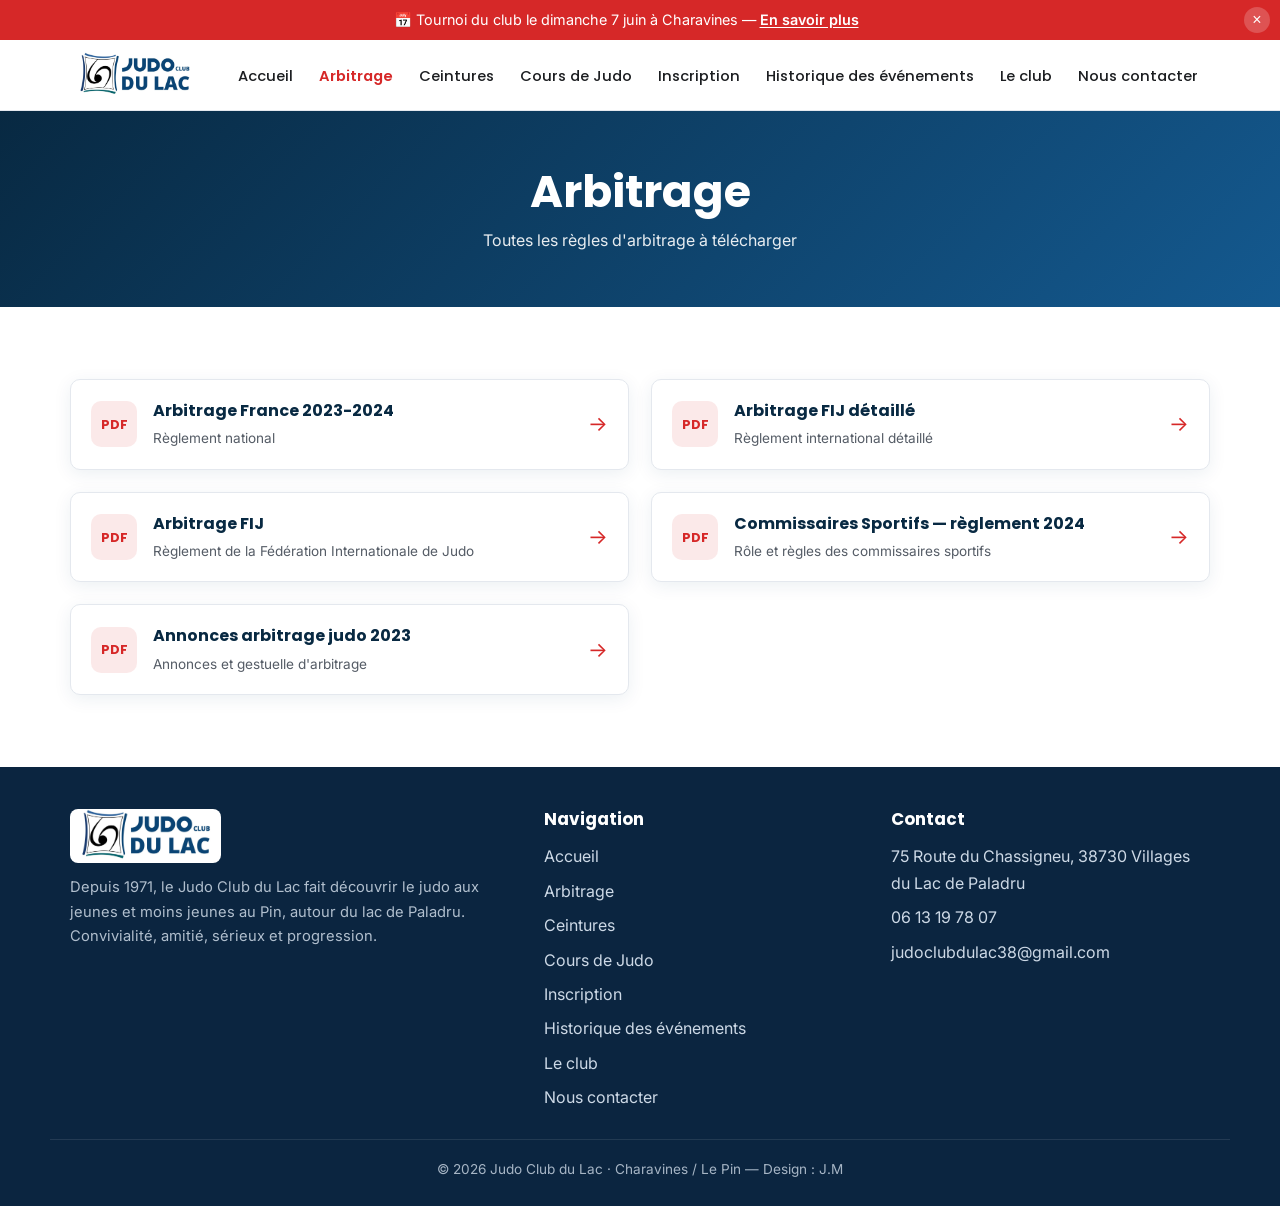
==== arbitrage.html @ fb9ebc16 "MAJ 2/06/2026" ====
<!DOCTYPE html>
<html lang="fr">
<head>
<!-- Google tag (gtag.js) -->
<script async src="https://www.googletagmanager.com/gtag/js?id=G-MTFCKCX9J2"></script>
<script>
  window.dataLayer = window.dataLayer || [];
  function gtag(){dataLayer.push(arguments);}
  gtag('js', new Date());
  gtag('config', 'G-MTFCKCX9J2');
</script>
<meta charset="utf-8">
<meta name="viewport" content="width=device-width, initial-scale=1">
<title>Arbitrage | Judo Club du Lac</title>
<meta name="description" content="Toutes les règles d&#x27;arbitrage du judo (FIJ, France, commissaires sportifs) à consulter et télécharger.">
<meta property="og:title" content="Arbitrage | Judo Club du Lac">
<meta property="og:description" content="Toutes les règles d&#x27;arbitrage du judo (FIJ, France, commissaires sportifs) à consulter et télécharger.">
<meta property="og:type" content="website">
<meta property="og:image" content="https://judoclubdulac.fr/assets/img/photos/club-og.jpeg">
<link rel="canonical" href="https://judoclubdulac.fr/arbitrage.html">
<link rel="icon" href="favicon.ico" sizes="any">
<link rel="icon" type="image/png" href="assets/img/logonoiresiterond.png">
<link rel="apple-touch-icon" href="assets/img/logonoiresiterond.png">
<link rel="preconnect" href="https://fonts.googleapis.com">
<link rel="preconnect" href="https://fonts.gstatic.com" crossorigin>
<link href="https://fonts.googleapis.com/css2?family=Inter:wght@400;500;600&family=Poppins:wght@500;600;700&display=swap" rel="stylesheet">
<link rel="stylesheet" href="assets/css/style.css">
</head>
<body>
<div class="announce">
  📅 Tournoi du club le dimanche 7 juin à Charavines — <a href="assets/docs/tournoi-2026.pdf" target="_blank" rel="noopener">En savoir plus</a>
  <button class="announce__close" aria-label="Fermer l'annonce">&times;</button>
</div>
<header class="site-header">
  <nav class="container nav" aria-label="Navigation principale">
    <a class="nav__logo" href="index.html">
      <img src="assets/img/logo-header.jpg" alt="Logo Judo Club du Lac">
      <span>Judo Club du Lac</span>
    </a>
    <button class="nav__toggle" aria-label="Ouvrir le menu" aria-expanded="false" aria-controls="menu">
      <span></span><span></span><span></span>
    </button>
    <ul class="nav__links" id="menu">
      <li><a href="index.html">Accueil</a></li><li><a href="arbitrage.html" class="active">Arbitrage</a></li><li><a href="ceintures.html">Ceintures</a></li><li><a href="cours-de-judo.html">Cours de Judo</a></li><li><a href="inscription.html">Inscription</a></li><li><a href="historique.html">Historique des événements</a></li><li><a href="le-club.html">Le club</a></li><li><a href="contact.html">Nous contacter</a></li>
    </ul>
  </nav>
  <div class="nav__backdrop"></div>
</header>
<main>
<section class="page-head"><div class="container reveal"><h1>Arbitrage</h1><p>Toutes les règles d'arbitrage à télécharger</p></div></section>
<section class="section"><div class="container">
  <div class="grid grid--2"><a class="doc-card" href="assets/docs/arbitrage-france-2023-2024.pdf" target="_blank" rel="noopener">
      <span class="doc-card__icon">PDF</span>
      <span class="doc-card__txt"><strong>Arbitrage France 2023-2024</strong><span>Règlement national</span></span>
      <span class="doc-card__arrow">→</span>
    </a><a class="doc-card" href="assets/docs/arbitrage-fij-detaille.pdf" target="_blank" rel="noopener">
      <span class="doc-card__icon">PDF</span>
      <span class="doc-card__txt"><strong>Arbitrage FIJ détaillé</strong><span>Règlement international détaillé</span></span>
      <span class="doc-card__arrow">→</span>
    </a><a class="doc-card" href="assets/docs/arbitrage-fij.pdf" target="_blank" rel="noopener">
      <span class="doc-card__icon">PDF</span>
      <span class="doc-card__txt"><strong>Arbitrage FIJ</strong><span>Règlement de la Fédération Internationale de Judo</span></span>
      <span class="doc-card__arrow">→</span>
    </a><a class="doc-card" href="assets/docs/commissaires-sportifs-reglement-2024.pdf" target="_blank" rel="noopener">
      <span class="doc-card__icon">PDF</span>
      <span class="doc-card__txt"><strong>Commissaires Sportifs — règlement 2024</strong><span>Rôle et règles des commissaires sportifs</span></span>
      <span class="doc-card__arrow">→</span>
    </a><a class="doc-card" href="assets/docs/annonces-arbitrage-judo-2023.pdf" target="_blank" rel="noopener">
      <span class="doc-card__icon">PDF</span>
      <span class="doc-card__txt"><strong>Annonces arbitrage judo 2023</strong><span>Annonces et gestuelle d'arbitrage</span></span>
      <span class="doc-card__arrow">→</span>
    </a></div>
</div></section></main>
<footer class="site-footer">
  <div class="container footer-grid">
    <div class="footer-brand">
      <img src="assets/img/logo-header.jpg" alt="Judo Club du Lac">
      <p>Depuis 1971, le Judo Club du Lac fait découvrir le judo aux jeunes et moins jeunes au Pin, autour du lac de Paladru. Convivialité, amitié, sérieux et progression.</p>
    </div>
    <div>
      <h4>Navigation</h4>
      <div class="footer-links"><a href="index.html">Accueil</a><a href="arbitrage.html">Arbitrage</a><a href="ceintures.html">Ceintures</a><a href="cours-de-judo.html">Cours de Judo</a><a href="inscription.html">Inscription</a><a href="historique.html">Historique des événements</a><a href="le-club.html">Le club</a><a href="contact.html">Nous contacter</a></div>
    </div>
    <div>
      <h4>Contact</h4>
      <div class="footer-links">
        <a href="https://maps.google.com/?cid=11356528706265056698" target="_blank" rel="noopener">75 Route du Chassigneu, 38730 Villages du Lac de Paladru</a>
        <a href="tel:0613197807">06 13 19 78 07</a>
        <a href="mailto:judoclubdulac38@gmail.com">judoclubdulac38@gmail.com</a>
      </div>
    </div>
  </div>
  <div class="container footer-bottom">
    © <span data-year>2026</span> Judo Club du Lac · Charavines / Le Pin — Design : J.M
  </div>
</footer>
<script src="assets/js/main.js"></script>
</body>
</html>
---- assets/css/style.css ----
/* =====================================================================
   Judo Club du Lac — Feuille de style principale
   Design mobile-first (≈80% du trafic est mobile)
   ===================================================================== */

/* ---------- Variables de thème ---------- */
:root {
  --primary:        #0d3b66;   /* bleu lac, couleur principale */
  --primary-dark:   #082942;
  --primary-light:  #14598f;
  --accent:         #d62828;   /* rouge judo, accent / appels à l'action */
  --accent-dark:    #a81f1f;

  --bg:             #ffffff;
  --bg-alt:         #f4f6f9;
  --bg-dark:        #0b2540;
  --text:           #1c1e21;
  --text-soft:      #555c66;
  --border:         #e4e8ee;

  --radius:         16px;
  --radius-sm:      10px;
  --shadow:         0 4px 18px rgba(13, 59, 102, .08);
  --shadow-lg:      0 16px 44px rgba(13, 59, 102, .18);

  --container:      1180px;
  --header-h:       70px;
  --ease:           cubic-bezier(.22, .61, .36, 1);

  --font-head: "Poppins", "Segoe UI", system-ui, sans-serif;
  --font-body: "Inter", "Segoe UI", system-ui, -apple-system, sans-serif;
}

/* ---------- Reset ---------- */
*, *::before, *::after { box-sizing: border-box; margin: 0; padding: 0; }

html { scroll-behavior: smooth; -webkit-text-size-adjust: 100%; }

body {
  font-family: var(--font-body);
  color: var(--text);
  background: var(--bg);
  line-height: 1.65;
  font-size: 16px;
  overflow-x: hidden;
}

img { max-width: 100%; display: block; height: auto; }
a { color: inherit; text-decoration: none; }
ul { list-style: none; }

h1, h2, h3, h4 { font-family: var(--font-head); line-height: 1.2; font-weight: 700; color: var(--primary-dark); }

.container { width: 100%; max-width: var(--container); margin-inline: auto; padding-inline: 20px; }

/* ---------- Utilitaires ---------- */
.section { padding: 56px 0; }
.section--alt { background: var(--bg-alt); }
.section--dark { background: var(--bg-dark); color: #eaf1f8; }
.section--dark h1, .section--dark h2, .section--dark h3 { color: #fff; }

.section-title {
  font-size: clamp(1.6rem, 5vw, 2.4rem);
  text-align: center;
  margin-bottom: 8px;
}
.section-title::after {
  content: "";
  display: block;
  width: 64px; height: 4px;
  margin: 14px auto 0;
  background: var(--accent);
  border-radius: 4px;
}
.section-intro { text-align: center; color: var(--text-soft); max-width: 720px; margin: 0 auto 38px; }

.btn {
  display: inline-flex; align-items: center; gap: 8px;
  font-family: var(--font-head); font-weight: 600; font-size: .98rem;
  padding: 13px 26px; border-radius: 999px; border: 0; cursor: pointer;
  background: var(--accent); color: #fff;
  transition: transform .2s var(--ease), box-shadow .2s var(--ease), background .2s;
  box-shadow: 0 6px 18px rgba(214, 40, 40, .28);
}
.btn:hover { background: var(--accent-dark); transform: translateY(-2px); box-shadow: 0 10px 24px rgba(214,40,40,.34); }
.btn--ghost { background: transparent; color: #fff; border: 2px solid rgba(255,255,255,.7); box-shadow: none; }
.btn--ghost:hover { background: rgba(255,255,255,.14); border-color: #fff; transform: translateY(-2px); }
.btn--primary { background: var(--primary); box-shadow: 0 6px 18px rgba(13,59,102,.28); }
.btn--primary:hover { background: var(--primary-dark); box-shadow: 0 10px 24px rgba(13,59,102,.34); }

/* ===================================================================
   En-tête : bannière annonce + barre de navigation
   =================================================================== */
.announce {
  background: var(--accent); color: #fff;
  font-size: .9rem; text-align: center;
  padding: 8px 44px 8px 16px; position: relative;
}
.announce a { font-weight: 600; text-decoration: underline; text-underline-offset: 2px; }
.announce__close {
  position: absolute; right: 10px; top: 50%; transform: translateY(-50%);
  background: rgba(255,255,255,.2); border: 0; color: #fff;
  width: 26px; height: 26px; border-radius: 50%; cursor: pointer; font-size: 1rem; line-height: 1;
}
.announce__close:hover { background: rgba(255,255,255,.35); }

.site-header {
  position: sticky; top: 0; z-index: 100;
  background: rgba(255,255,255,.96);
  backdrop-filter: blur(10px);
  border-bottom: 1px solid var(--border);
  transition: box-shadow .25s;
}
.site-header.scrolled { box-shadow: var(--shadow); }
.nav {
  display: flex; align-items: center; justify-content: space-between;
  height: var(--header-h); gap: 16px;
}
.nav__logo { display: flex; align-items: center; gap: 12px; font-family: var(--font-head); font-weight: 700; color: var(--primary-dark); }
.nav__logo img { height: 46px; width: auto; border-radius: 6px; }
.nav__logo span { display: none; } /* le logo allongé contient déjà le nom du club */

.nav__links { display: flex; align-items: center; gap: 2px; }
.nav__links a {
  font-family: var(--font-head); font-weight: 500; font-size: .92rem;
  padding: 9px 12px; border-radius: 8px; color: var(--text);
  transition: color .2s, background .2s; white-space: nowrap;
}
.nav__links a:hover { color: var(--accent); background: var(--bg-alt); }
.nav__links a.active { color: var(--accent); font-weight: 600; }

.nav__toggle {
  display: none; flex-direction: column; gap: 5px;
  background: none; border: 0; cursor: pointer; padding: 8px;
}
.nav__toggle span { width: 26px; height: 3px; background: var(--primary-dark); border-radius: 3px; transition: transform .3s var(--ease), opacity .3s; }
body.menu-open .nav__toggle span:nth-child(1) { transform: translateY(8px) rotate(45deg); }
body.menu-open .nav__toggle span:nth-child(2) { opacity: 0; }
body.menu-open .nav__toggle span:nth-child(3) { transform: translateY(-8px) rotate(-45deg); }

.nav__backdrop { display: none; }

/* ===================================================================
   Hero (accueil)
   =================================================================== */
.hero {
  position: relative; color: #fff; text-align: center;
  padding: 46px 0 54px;
  background: radial-gradient(circle at 50% -10%, #1a6aa8 0%, #0d3b66 48%, #082942 100%);
  overflow: hidden;
}
.hero::before {
  content: ""; position: absolute; inset: 0; pointer-events: none;
  background:
    radial-gradient(circle at 85% 18%, rgba(255,255,255,.06) 0 22%, transparent 23%),
    radial-gradient(circle at 12% 88%, rgba(255,255,255,.05) 0 16%, transparent 17%);
}
.hero > .container { position: relative; }
.hero__logo {
  width: clamp(130px, 30vw, 205px); height: auto; margin: 0 auto 16px;
  filter: drop-shadow(0 12px 28px rgba(0,0,0,.4));
  animation: floatLogo 6s var(--ease) infinite;
}
@keyframes floatLogo { 0%,100% { transform: translateY(0) } 50% { transform: translateY(-8px) } }
.hero h1 { color: #fff; font-size: clamp(1.7rem, 5.5vw, 2.9rem); margin-bottom: 6px; }
.hero__sub { font-family: var(--font-head); font-weight: 500; letter-spacing: .04em; text-transform: uppercase; font-size: .86rem; opacity: .85; margin-bottom: 16px; }
.hero__quote { font-style: italic; max-width: 600px; margin: 0 auto 22px; font-size: 1.02rem; opacity: .95; }
.hero__quote cite { display: block; margin-top: 8px; font-style: normal; font-weight: 600; color: #ffd0d0; }
.hero__cta { display: flex; gap: 12px; justify-content: center; flex-wrap: wrap; }
@media (prefers-reduced-motion: reduce) { .hero__logo { animation: none; } }

/* Ordinateur : hero compact en disposition horizontale (logo à gauche, texte à droite).
   La version mobile (logo centré au-dessus du texte) reste inchangée. */
@media (min-width: 820px) {
  .hero { padding: 40px 0; text-align: left; }
  .hero__inner { display: flex; align-items: center; gap: 48px; }
  .hero__logo { margin: 0; width: clamp(150px, 17vw, 195px); flex: 0 0 auto; }
  .hero__text { flex: 1; }
  .hero__sub { margin-bottom: 14px; }
  .hero__quote { margin: 0 0 20px; max-width: 640px; }
  .hero__cta { justify-content: flex-start; }
}

/* ---------- Tuiles d'accès rapide (accueil) ---------- */
.tiles { display: grid; grid-template-columns: repeat(auto-fit, minmax(150px, 1fr)); gap: 14px; }
.tile {
  display: flex; flex-direction: column; align-items: center; text-align: center; gap: 8px;
  padding: 20px 14px; border-radius: var(--radius); background: var(--bg);
  border: 1px solid var(--border); box-shadow: var(--shadow);
  font-family: var(--font-head); font-weight: 600; color: var(--primary-dark);
  transition: transform .2s var(--ease), box-shadow .2s var(--ease), border-color .2s, color .2s;
}
.tile:hover { transform: translateY(-4px); box-shadow: var(--shadow-lg); border-color: var(--accent); color: var(--accent); }
.tile__ic { font-size: 1.7rem; line-height: 1; }
.tile span { font-size: .96rem; }
/* .tiles s'adapte automatiquement (auto-fit) : 2 colonnes sur mobile, jusqu'à 5 en ligne sur grand écran */

/* ===================================================================
   Cartes génériques
   =================================================================== */
.grid { display: grid; gap: 22px; }
.grid--2 { grid-template-columns: 1fr; }
.grid--3 { grid-template-columns: 1fr; }
.grid--4 { grid-template-columns: 1fr 1fr; }

.card {
  background: var(--bg); border: 1px solid var(--border); border-radius: var(--radius);
  overflow: hidden; box-shadow: var(--shadow);
  transition: transform .25s var(--ease), box-shadow .25s var(--ease);
  display: flex; flex-direction: column;
}
.card:hover { transform: translateY(-5px); box-shadow: var(--shadow-lg); }
.card__media { aspect-ratio: 4 / 3; overflow: hidden; background: var(--bg-alt); }
.card__media img { width: 100%; height: 100%; object-fit: cover; transition: transform .5s var(--ease); }
.card:hover .card__media img { transform: scale(1.06); }
.card__body { padding: 20px 22px; flex: 1; display: flex; flex-direction: column; gap: 8px; }
.card__date { font-family: var(--font-head); font-weight: 600; font-size: .82rem; color: var(--accent); text-transform: uppercase; letter-spacing: .04em; }
.card__body h3 { font-size: 1.12rem; }
.card__body p { color: var(--text-soft); font-size: .96rem; }
.card__link { margin-top: auto; padding-top: 10px; color: var(--accent); font-family: var(--font-head); font-weight: 600; font-size: .9rem; }
a.card { color: inherit; }
a.card:hover .card__link { text-decoration: underline; }

/* ---------- Cartes de documents (PDF) ---------- */
.doc-card {
  display: flex; align-items: center; gap: 16px;
  background: var(--bg); border: 1px solid var(--border); border-radius: var(--radius-sm);
  padding: 18px 20px; box-shadow: var(--shadow);
  transition: transform .2s var(--ease), box-shadow .2s var(--ease), border-color .2s;
}
.doc-card:hover { transform: translateY(-3px); box-shadow: var(--shadow-lg); border-color: var(--accent); }
.doc-card__icon {
  flex: 0 0 46px; height: 46px; border-radius: 10px;
  background: rgba(214,40,40,.1); color: var(--accent);
  display: grid; place-items: center; font-weight: 700; font-family: var(--font-head); font-size: .8rem;
}
.doc-card__txt { flex: 1; }
.doc-card__txt strong { display: block; font-family: var(--font-head); color: var(--primary-dark); }
.doc-card__txt span { font-size: .85rem; color: var(--text-soft); }
.doc-card__arrow { color: var(--accent); font-size: 1.3rem; }

/* ===================================================================
   Cours — créneaux
   =================================================================== */
.course-card { border-top: 4px solid var(--primary); }
.course-card .card__body { gap: 12px; }
.course-card h3 { color: var(--accent); }
.course-line { display: flex; flex-direction: column; gap: 2px; padding: 8px 0; border-bottom: 1px dashed var(--border); }
.course-line:last-of-type { border-bottom: 0; }
.course-line b { color: var(--primary-dark); font-family: var(--font-head); }
.course-line span { color: var(--text-soft); font-size: .92rem; }

/* ===================================================================
   Ceintures
   =================================================================== */
.belts { display: grid; grid-template-columns: 1fr 1fr; gap: 14px; }
.belt {
  display: flex; align-items: center; gap: 14px;
  background: var(--bg); border: 1px solid var(--border); border-radius: var(--radius-sm);
  padding: 14px 18px; box-shadow: var(--shadow); font-family: var(--font-head); font-weight: 600;
  transition: transform .2s var(--ease), box-shadow .2s var(--ease);
}
.belt:hover { transform: translateY(-3px); box-shadow: var(--shadow-lg); }
.belt__swatch { flex: 0 0 54px; height: 22px; border-radius: 4px; border: 1px solid rgba(0,0,0,.15); box-shadow: inset 0 0 0 1px rgba(255,255,255,.4); }
.belt__arrow { margin-left: auto; color: var(--accent); }
.belt--noire { border: 2px solid var(--accent); font-weight: 700; }
.belt--noire:hover { box-shadow: 0 12px 30px rgba(214,40,40,.28); }

/* ===================================================================
   Code moral
   =================================================================== */
.moral { display: grid; grid-template-columns: 1fr; gap: 16px; }
.moral__item {
  background: var(--bg); border-radius: var(--radius); padding: 22px 24px;
  border-left: 5px solid var(--accent); box-shadow: var(--shadow);
  transition: transform .2s var(--ease);
}
.moral__item:hover { transform: translateX(4px); }
.moral__item h4 { color: var(--accent); font-size: 1.18rem; margin-bottom: 4px; }
.moral__item p { color: var(--text-soft); }

/* ===================================================================
   Historique — galerie
   =================================================================== */
.season { margin-bottom: 46px; }
.season__title {
  display: flex; align-items: center; gap: 16px; justify-content: center;
  font-size: clamp(1.4rem, 5vw, 2rem); color: var(--primary); margin-bottom: 26px;
}
.season__title::before, .season__title::after { content: ""; flex: 1; height: 2px; background: linear-gradient(to right, transparent, var(--border)); max-width: 120px; }
.season__title::before { background: linear-gradient(to left, transparent, var(--border)); }

.gallery { display: grid; grid-template-columns: 1fr 1fr; gap: 16px; }
.event {
  position: relative; border-radius: var(--radius); overflow: hidden;
  cursor: pointer; box-shadow: var(--shadow); background: #222;
  aspect-ratio: 1 / 1;
  transition: transform .25s var(--ease), box-shadow .25s var(--ease);
}
.event:hover { transform: translateY(-4px); box-shadow: var(--shadow-lg); }
.event img { width: 100%; height: 100%; object-fit: cover; transition: transform .5s var(--ease); }
.event:hover img { transform: scale(1.07); }
.event__overlay {
  position: absolute; inset: 0; display: flex; flex-direction: column; justify-content: flex-end;
  padding: 14px; color: #fff;
  background: linear-gradient(to top, rgba(0,0,0,.82) 0%, rgba(0,0,0,.25) 45%, transparent 70%);
}
.event__date { font-family: var(--font-head); font-weight: 600; font-size: .9rem; }
.event__teaser { font-size: .8rem; opacity: .9; display: -webkit-box; -webkit-line-clamp: 2; -webkit-box-orient: vertical; overflow: hidden; }
.event__plus { position: absolute; top: 10px; right: 10px; width: 30px; height: 30px; border-radius: 50%; background: rgba(255,255,255,.92); color: var(--accent); display: grid; place-items: center; font-size: 1.1rem; font-weight: 700; opacity: 0; transform: scale(.6); transition: .25s var(--ease); }
.event:hover .event__plus { opacity: 1; transform: scale(1); }

/* ---------- Lightbox ---------- */
.lightbox { position: fixed; inset: 0; z-index: 200; display: none; align-items: center; justify-content: center; padding: 20px; background: rgba(6,18,32,.88); backdrop-filter: blur(4px); }
.lightbox.open { display: flex; animation: fade .25s var(--ease); }
.lightbox__inner { background: var(--bg); border-radius: var(--radius); max-width: 560px; width: 100%; max-height: 90vh; overflow: auto; box-shadow: var(--shadow-lg); }
.lightbox__inner img { width: 100%; max-height: 56vh; object-fit: contain; background: #0b2540; }
.lightbox__txt { padding: 22px 24px 26px; }
.lightbox__txt .card__date { font-size: .9rem; }
.lightbox__txt h3 { margin: 4px 0 10px; color: var(--primary-dark); }
.lightbox__txt p { color: var(--text-soft); }
.lightbox__close { position: fixed; top: 18px; right: 20px; width: 44px; height: 44px; border-radius: 50%; background: #fff; border: 0; font-size: 1.5rem; cursor: pointer; box-shadow: var(--shadow); color: var(--primary-dark); }
@keyframes fade { from { opacity: 0 } to { opacity: 1 } }

/* ===================================================================
   Le club / contenu riche
   =================================================================== */
.prose { max-width: 760px; margin-inline: auto; }
.prose p { margin-bottom: 16px; color: var(--text-soft); font-size: 1.04rem; }
.feature-img { border-radius: var(--radius); overflow: hidden; box-shadow: var(--shadow); margin: 26px auto; }
.figure-caption { text-align: center; font-family: var(--font-head); font-weight: 600; color: var(--primary); margin-top: 10px; }
.figure-caption--small { text-align: left; font-size: .8rem; font-weight: 600; text-transform: uppercase; letter-spacing: .05em; color: var(--text-soft); margin-top: 8px; }
/* Le club : mise en page deux colonnes */
.club-split { display: grid; grid-template-columns: 1fr; gap: 26px; align-items: center; }
@media (min-width: 820px) { .club-split { grid-template-columns: 1.05fr .95fr; gap: 40px; } .club-split--rev > .feature-img { order: 2; } }
.club-split .feature-img { margin: 0; }
.club-figure { max-width: 520px; }

/* ---------- Le club : présentation des chiffres ---------- */
.stats { display: grid; grid-template-columns: repeat(auto-fit, minmax(150px, 1fr)); gap: 16px; }
.stat {
  background: var(--bg); border: 1px solid var(--border); border-top: 4px solid var(--accent);
  border-radius: var(--radius); padding: 22px 16px; text-align: center; box-shadow: var(--shadow);
  transition: transform .2s var(--ease), box-shadow .2s var(--ease);
}
.stat:hover { transform: translateY(-4px); box-shadow: var(--shadow-lg); }
.stat__num { display: block; font-family: var(--font-head); font-weight: 700; font-size: clamp(1.7rem, 5vw, 2.5rem); color: var(--primary); line-height: 1; }
.stat__num small { font-size: .45em; font-weight: 600; }
.stat__label { display: block; margin-top: 8px; color: var(--text-soft); font-size: .9rem; line-height: 1.35; }

.hf { max-width: 640px; margin: 26px auto 0; }
.hf__bar { display: flex; height: 42px; border-radius: 999px; overflow: hidden; box-shadow: var(--shadow); font-family: var(--font-head); font-weight: 700; color: #fff; }
.hf__bar span { display: grid; place-items: center; }
.hf__legend { display: flex; justify-content: center; gap: 24px; margin-top: 12px; color: var(--text-soft); font-size: .92rem; }
.hf__legend i { display: inline-block; width: 12px; height: 12px; border-radius: 3px; margin-right: 6px; vertical-align: middle; }

.club-highlight { text-align: center; font-family: var(--font-head); font-weight: 600; color: #fff; background: linear-gradient(135deg, var(--primary), var(--primary-light)); border-radius: var(--radius); padding: 18px 22px; box-shadow: var(--shadow); }

.honor { background: var(--bg); border: 1px solid var(--border); border-left: 5px solid var(--primary); border-radius: var(--radius); padding: 22px 24px; box-shadow: var(--shadow); }
.honor h3 { color: var(--primary-dark); font-size: 1.2rem; }
.honor__role { display: block; color: var(--accent); font-family: var(--font-head); font-weight: 600; font-size: .88rem; margin: 2px 0 12px; }
.honor ul { list-style: none; display: flex; flex-direction: column; gap: 7px; }
.honor li { position: relative; padding-left: 18px; color: var(--text-soft); }
.honor li::before { content: "›"; position: absolute; left: 3px; color: var(--accent); font-weight: 700; }

/* ===================================================================
   Contact
   =================================================================== */
.contact-grid { display: grid; grid-template-columns: 1fr; gap: 24px; }
.contact-list { display: flex; flex-direction: column; gap: 14px; }
.contact-item { display: flex; align-items: flex-start; gap: 14px; background: var(--bg); border: 1px solid var(--border); border-radius: var(--radius-sm); padding: 16px 18px; box-shadow: var(--shadow); transition: border-color .2s, transform .2s var(--ease); }
.contact-item:hover { border-color: var(--accent); transform: translateY(-2px); }
.contact-item__icon { flex: 0 0 42px; height: 42px; border-radius: 10px; background: rgba(13,59,102,.08); color: var(--primary); display: grid; place-items: center; }
.contact-item strong { display: block; font-family: var(--font-head); color: var(--primary-dark); }
.contact-item a, .contact-item span { color: var(--text-soft); }
.contact-item a:hover { color: var(--accent); }
.map-embed { border-radius: var(--radius); overflow: hidden; box-shadow: var(--shadow); border: 1px solid var(--border); }
.map-embed iframe { display: block; width: 100%; height: 320px; border: 0; }

/* ===================================================================
   Pied de page
   =================================================================== */
.site-footer { background: var(--bg-dark); color: #cdd9e6; padding: 42px 0 26px; }
.footer-grid { display: grid; grid-template-columns: 1fr; gap: 28px; margin-bottom: 28px; }
.site-footer h4 { color: #fff; margin-bottom: 14px; font-size: 1.05rem; }
.site-footer a { color: #cdd9e6; transition: color .2s; }
.site-footer a:hover { color: #fff; }
.footer-links { display: flex; flex-direction: column; gap: 8px; }
.footer-brand img { height: 54px; border-radius: 8px; margin-bottom: 12px; }
.footer-brand p { font-size: .92rem; opacity: .85; }
.footer-bottom { border-top: 1px solid rgba(255,255,255,.12); padding-top: 18px; text-align: center; font-size: .85rem; opacity: .8; }

/* ===================================================================
   Animations au scroll
   =================================================================== */
.reveal { opacity: 0; transform: translateY(26px); transition: opacity .6s var(--ease), transform .6s var(--ease); }
.reveal.in { opacity: 1; transform: none; }
@media (prefers-reduced-motion: reduce) {
  .reveal { opacity: 1; transform: none; transition: none; }
  html { scroll-behavior: auto; }
}

/* ===================================================================
   Page header (sous-pages)
   =================================================================== */
.page-head { background: linear-gradient(135deg, var(--primary-dark), var(--primary-light)); color: #fff; text-align: center; padding: 54px 0; }
.page-head h1 { color: #fff; font-size: clamp(1.8rem, 6vw, 2.8rem); }
.page-head p { opacity: .9; margin-top: 8px; max-width: 640px; margin-inline: auto; }

/* ===================================================================
   RESPONSIVE — tablettes & ordinateurs
   =================================================================== */
@media (min-width: 620px) {
  .grid--2 { grid-template-columns: 1fr 1fr; }
  .gallery { grid-template-columns: repeat(3, 1fr); }
  .contact-grid { grid-template-columns: 1fr 1fr; }
}
@media (min-width: 760px) {
  .moral { grid-template-columns: 1fr 1fr; }
  .belts { grid-template-columns: repeat(3, 1fr); }
}
@media (min-width: 900px) {
  .section { padding: 72px 0; }
  .grid--3 { grid-template-columns: repeat(3, 1fr); }
  .grid--4 { grid-template-columns: repeat(4, 1fr); }
  .gallery { grid-template-columns: repeat(4, 1fr); }
  .footer-grid { grid-template-columns: 1.4fr 1fr 1fr; }
  .lightbox__inner { max-width: 620px; }
}

/* ---------- Menu mobile (burger) : sous 980px ---------- */
@media (max-width: 980px) {
  .nav__toggle { display: flex; }
  .nav__links {
    position: fixed; top: 0; right: 0; height: 100dvh; width: min(82vw, 330px);
    background: #fff; flex-direction: column; align-items: stretch; gap: 4px;
    padding: calc(var(--header-h) + 16px) 22px 22px;
    box-shadow: -10px 0 40px rgba(0,0,0,.18);
    transform: translateX(100%); transition: transform .32s var(--ease);
    overflow-y: auto; z-index: 110;
  }
  body.menu-open .nav__links { transform: translateX(0); }
  .nav__links a { font-size: 1.05rem; padding: 14px 16px; border-radius: 10px; }
  .nav__links a.active { background: var(--bg-alt); }
  .nav__backdrop { display: block; position: fixed; inset: 0; background: rgba(6,18,32,.5); opacity: 0; visibility: hidden; transition: .3s; z-index: 105; }
  body.menu-open .nav__backdrop { opacity: 1; visibility: visible; }
  body.menu-open { overflow: hidden; }
}
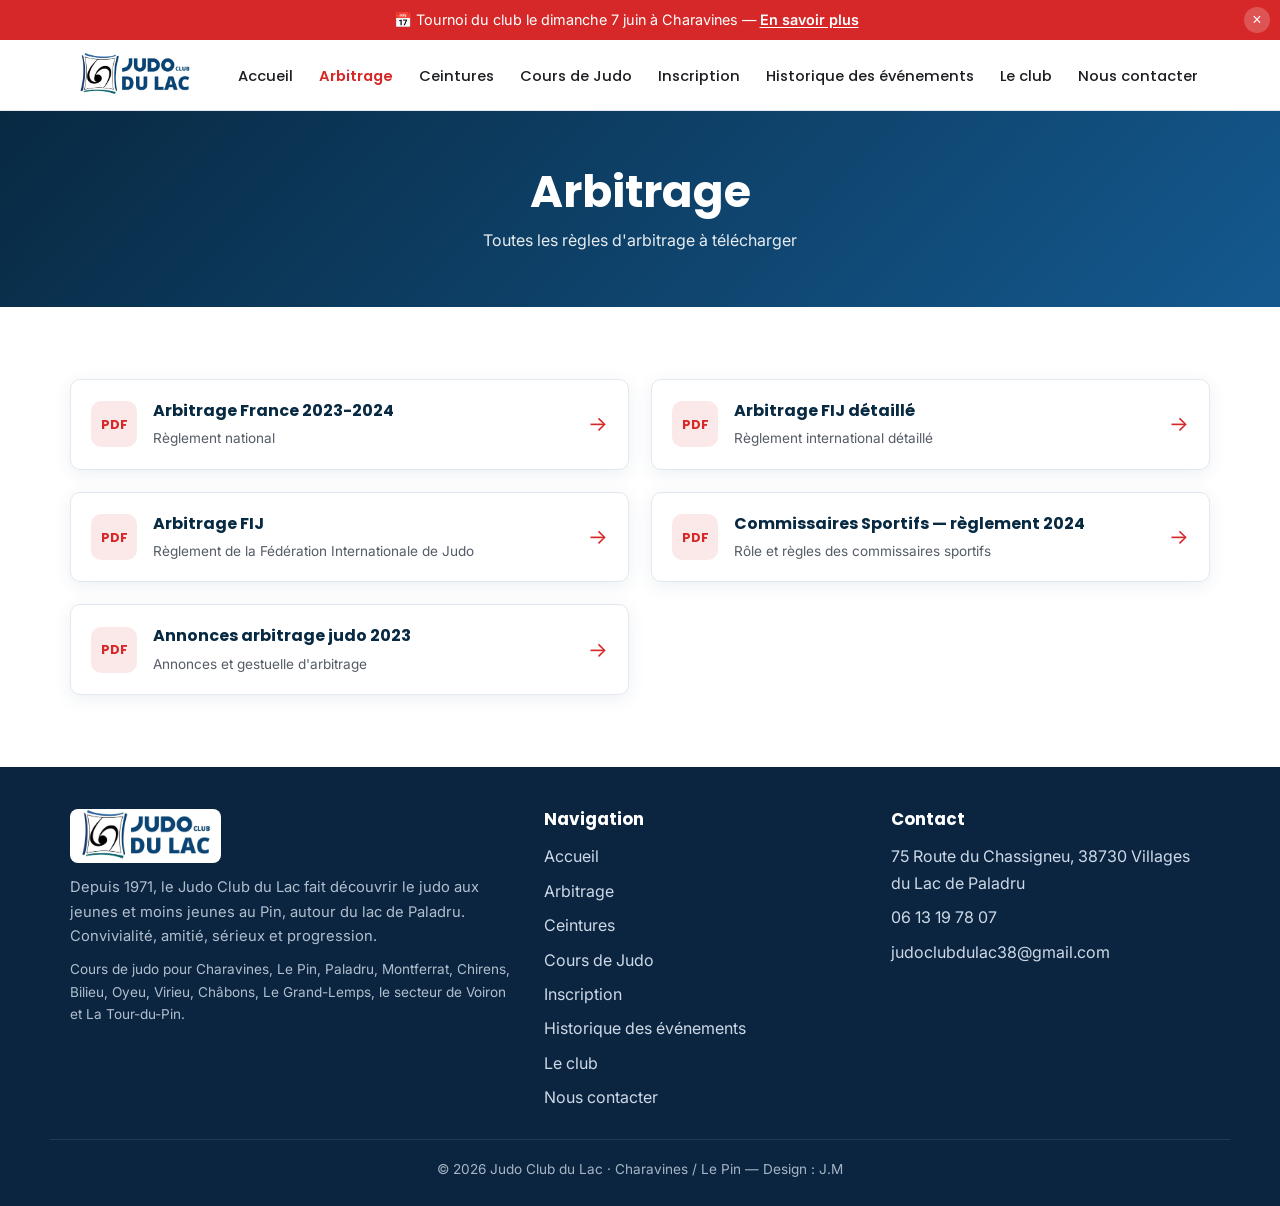
==== commit 0c6ea02d: "MAJ carte et chiffres du club" ====
--- a/arbitrage.html
+++ b/arbitrage.html
@@ -76,6 +76,7 @@
     <div class="footer-brand">
       <img src="assets/img/logo-header.jpg" alt="Judo Club du Lac">
       <p>Depuis 1971, le Judo Club du Lac fait découvrir le judo aux jeunes et moins jeunes au Pin, autour du lac de Paladru. Convivialité, amitié, sérieux et progression.</p>
+      <p style="font-size:.85rem;opacity:.85;margin-top:10px">Cours de judo pour Charavines, Le Pin, Paladru, Montferrat, Chirens, Bilieu, Oyeu, Virieu, Châbons, Le Grand-Lemps, le secteur de Voiron et La Tour-du-Pin.</p>
     </div>
     <div>
       <h4>Navigation</h4>
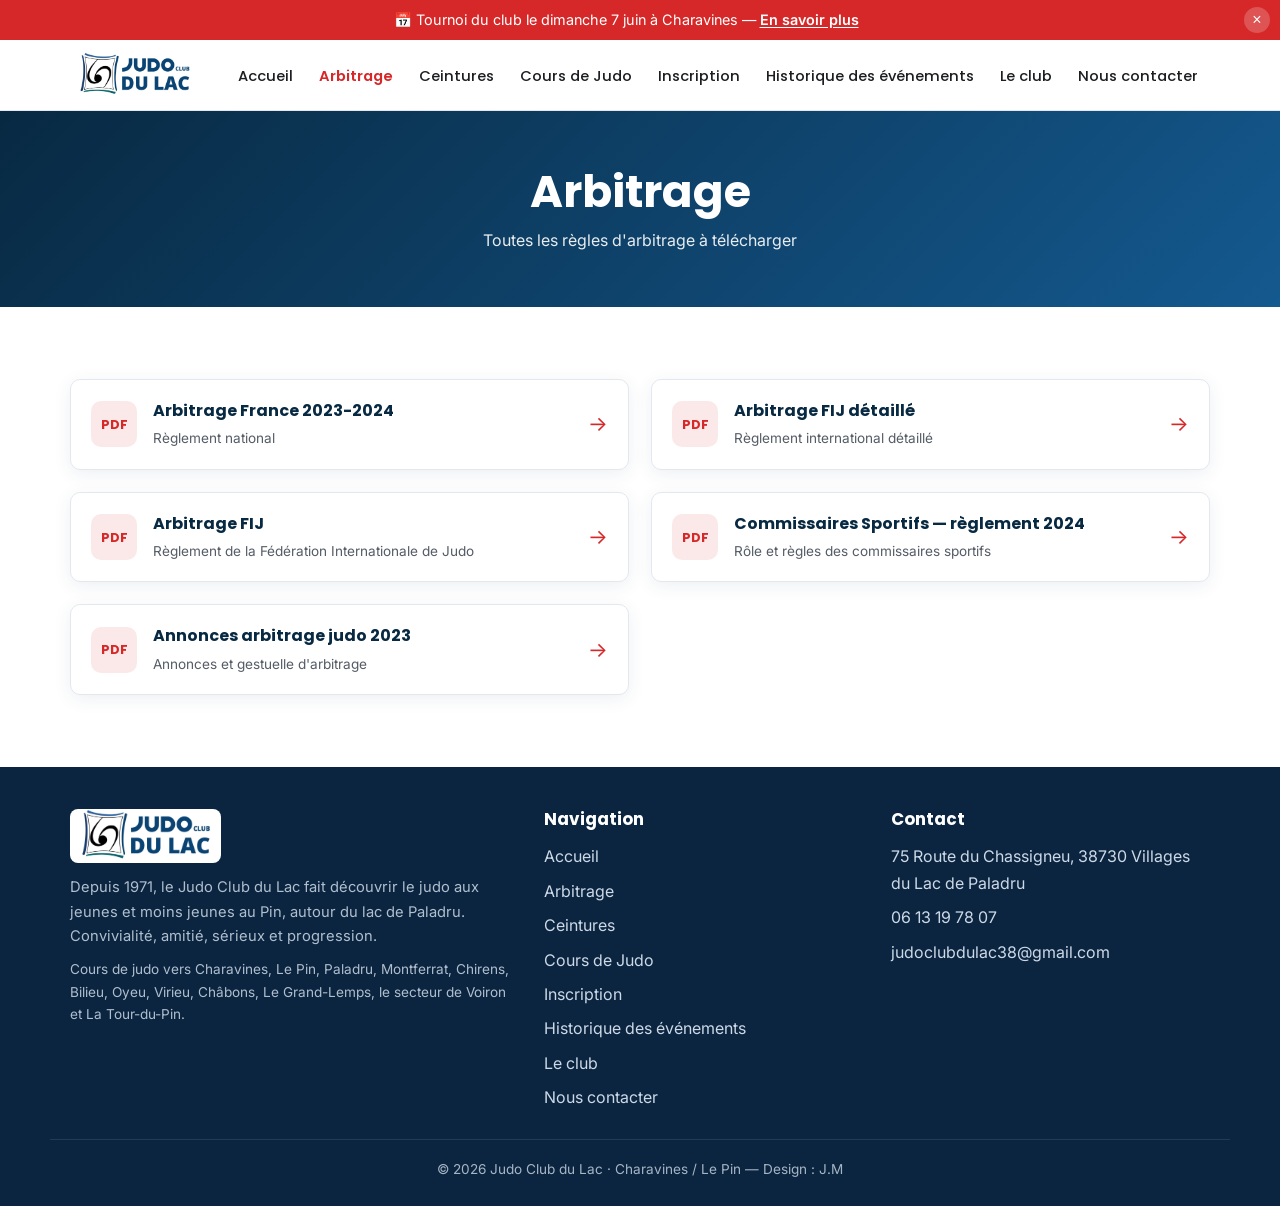
==== commit 35ad78f2: "Pour en Vers" ====
--- a/arbitrage.html
+++ b/arbitrage.html
@@ -76,7 +76,7 @@
     <div class="footer-brand">
       <img src="assets/img/logo-header.jpg" alt="Judo Club du Lac">
       <p>Depuis 1971, le Judo Club du Lac fait découvrir le judo aux jeunes et moins jeunes au Pin, autour du lac de Paladru. Convivialité, amitié, sérieux et progression.</p>
-      <p style="font-size:.85rem;opacity:.85;margin-top:10px">Cours de judo pour Charavines, Le Pin, Paladru, Montferrat, Chirens, Bilieu, Oyeu, Virieu, Châbons, Le Grand-Lemps, le secteur de Voiron et La Tour-du-Pin.</p>
+      <p style="font-size:.85rem;opacity:.85;margin-top:10px">Cours de judo vers Charavines, Le Pin, Paladru, Montferrat, Chirens, Bilieu, Oyeu, Virieu, Châbons, Le Grand-Lemps, le secteur de Voiron et La Tour-du-Pin.</p>
     </div>
     <div>
       <h4>Navigation</h4>
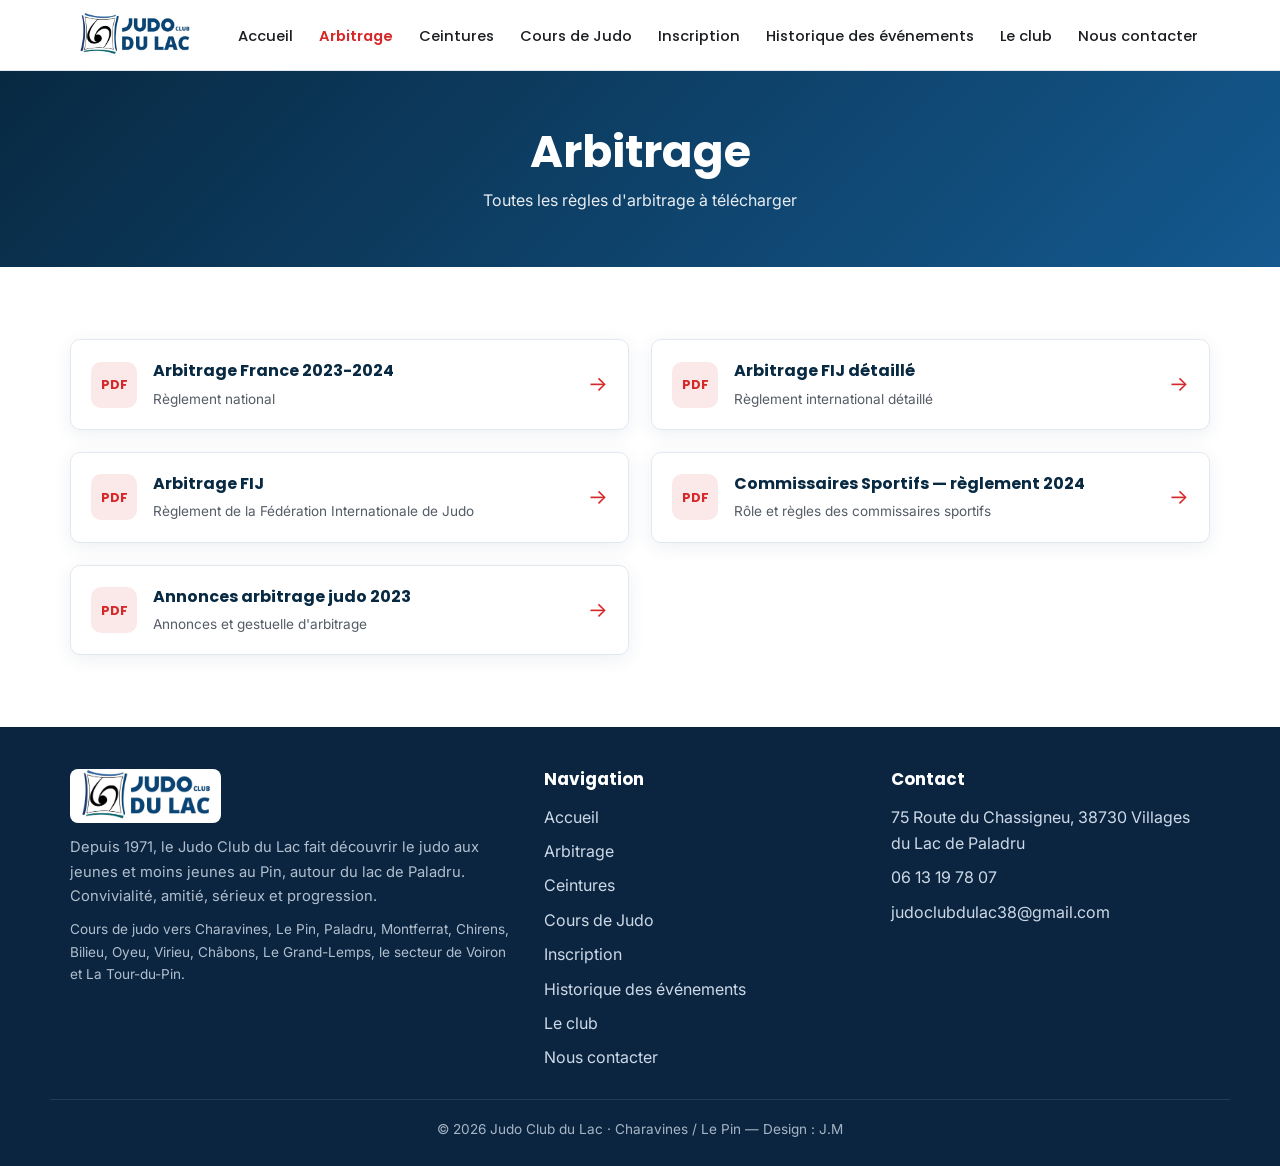
==== commit 888d5889: "MAJ tournoi club" ====
--- a/arbitrage.html
+++ b/arbitrage.html
@@ -27,10 +27,6 @@
 <link rel="stylesheet" href="assets/css/style.css">
 </head>
 <body>
-<div class="announce">
-  📅 Tournoi du club le dimanche 7 juin à Charavines — <a href="assets/docs/tournoi-2026.pdf" target="_blank" rel="noopener">En savoir plus</a>
-  <button class="announce__close" aria-label="Fermer l'annonce">&times;</button>
-</div>
 <header class="site-header">
   <nav class="container nav" aria-label="Navigation principale">
     <a class="nav__logo" href="index.html">
--- a/assets/css/style.css
+++ b/assets/css/style.css
@@ -321,6 +321,19 @@
 .lightbox__txt p { color: var(--text-soft); }
 .lightbox__close { position: fixed; top: 18px; right: 20px; width: 44px; height: 44px; border-radius: 50%; background: #fff; border: 0; font-size: 1.5rem; cursor: pointer; box-shadow: var(--shadow); color: var(--primary-dark); }
 @keyframes fade { from { opacity: 0 } to { opacity: 1 } }
+
+/* ---------- Lightbox multi-photos (carrousel) ---------- */
+.lightbox.multi .lightbox__inner { max-width: 760px; }
+.lightbox__media { position: relative; background: #0b2540; }
+.lightbox__nav { position: absolute; top: 50%; transform: translateY(-50%); width: 42px; height: 42px; border-radius: 50%; border: 0; background: rgba(255,255,255,.92); color: var(--primary-dark); font-size: 1.3rem; line-height: 1; cursor: pointer; box-shadow: var(--shadow); display: grid; place-items: center; transition: .2s var(--ease); z-index: 2; }
+.lightbox__nav:hover { background: #fff; transform: translateY(-50%) scale(1.08); }
+.lightbox__nav--prev { left: 12px; }
+.lightbox__nav--next { right: 12px; }
+.lightbox__count { position: absolute; bottom: 10px; right: 12px; background: rgba(6,18,32,.7); color: #fff; font-size: .8rem; font-weight: 600; padding: 4px 10px; border-radius: 999px; z-index: 2; }
+.lightbox__thumbs { display: flex; gap: 8px; padding: 10px 12px; overflow-x: auto; background: #0b2540; scrollbar-width: thin; }
+.lightbox__inner .lightbox__thumbs img { width: 64px; height: 48px; flex: 0 0 auto; object-fit: cover; border-radius: 6px; cursor: pointer; opacity: .55; border: 2px solid transparent; transition: .2s var(--ease); max-height: none; }
+.lightbox__inner .lightbox__thumbs img:hover { opacity: .85; }
+.lightbox__inner .lightbox__thumbs img.active { opacity: 1; border-color: #fff; }
 
 /* ===================================================================
    Le club / contenu riche
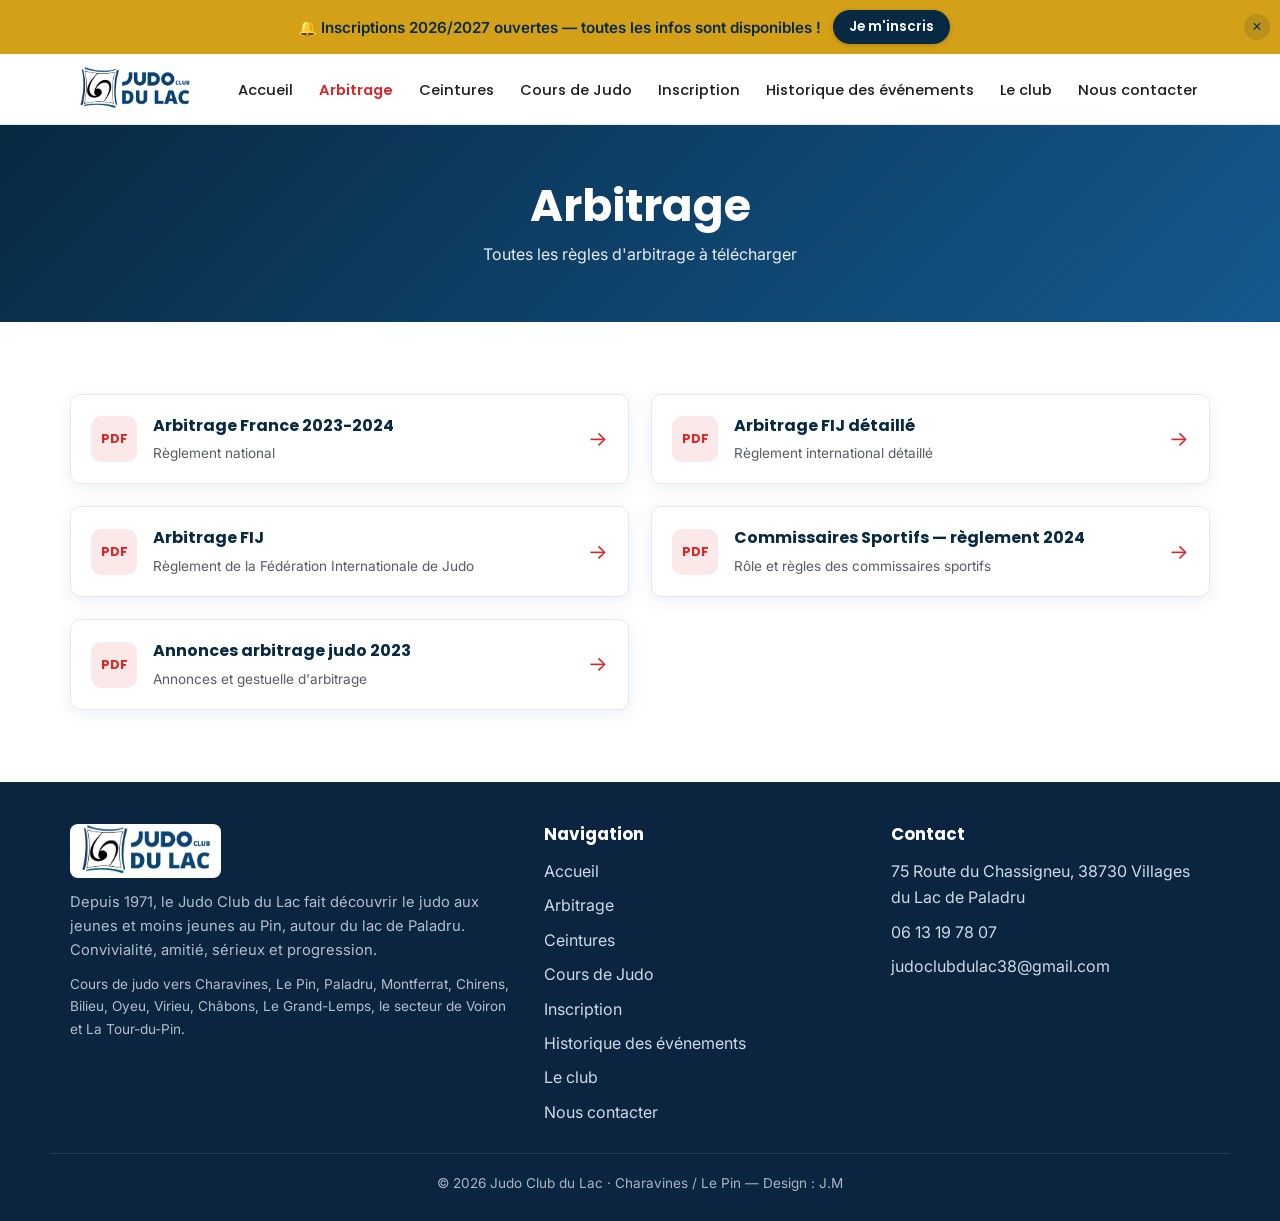
==== commit 79901add: "MAJ rentrée 2026-2027" ====
--- a/arbitrage.html
+++ b/arbitrage.html
@@ -27,6 +27,11 @@
 <link rel="stylesheet" href="assets/css/style.css">
 </head>
 <body>
+<div class="announce">
+  <span>🔔 Inscriptions 2026/2027 ouvertes — toutes les infos sont disponibles !</span>
+  <a class="announce__btn" href="inscription.html">Je m'inscris</a>
+  <button class="announce__close" aria-label="Fermer l'annonce">&times;</button>
+</div>
 <header class="site-header">
   <nav class="container nav" aria-label="Navigation principale">
     <a class="nav__logo" href="index.html">
--- a/assets/css/style.css
+++ b/assets/css/style.css
@@ -92,17 +92,26 @@
    En-tête : bannière annonce + barre de navigation
    =================================================================== */
 .announce {
-  background: var(--accent); color: #fff;
-  font-size: .9rem; text-align: center;
-  padding: 8px 44px 8px 16px; position: relative;
+  background: #d4a017; color: #082942;
+  font-size: .95rem; font-weight: 600; text-align: center;
+  padding: 10px 48px 10px 16px; position: relative;
+  display: flex; flex-wrap: wrap; align-items: center; justify-content: center; gap: 12px;
 }
 .announce a { font-weight: 600; text-decoration: underline; text-underline-offset: 2px; }
+.announce a.announce__btn {
+  background: #082942; color: #fff;
+  font-family: var(--font-head); font-weight: 600; font-size: .85rem;
+  padding: 6px 16px; border-radius: 999px; text-decoration: none;
+  box-shadow: 0 1px 5px rgba(0,0,0,.2);
+  transition: transform .2s var(--ease), background .2s var(--ease);
+}
+.announce a.announce__btn:hover { transform: scale(1.06); background: #0d3a5c; }
 .announce__close {
   position: absolute; right: 10px; top: 50%; transform: translateY(-50%);
-  background: rgba(255,255,255,.2); border: 0; color: #fff;
+  background: rgba(8,41,66,.12); border: 0; color: #082942;
   width: 26px; height: 26px; border-radius: 50%; cursor: pointer; font-size: 1rem; line-height: 1;
 }
-.announce__close:hover { background: rgba(255,255,255,.35); }
+.announce__close:hover { background: rgba(8,41,66,.25); }
 
 .site-header {
   position: sticky; top: 0; z-index: 100;
@@ -321,6 +330,35 @@
 .lightbox__txt p { color: var(--text-soft); }
 .lightbox__close { position: fixed; top: 18px; right: 20px; width: 44px; height: 44px; border-radius: 50%; background: #fff; border: 0; font-size: 1.5rem; cursor: pointer; box-shadow: var(--shadow); color: var(--primary-dark); }
 @keyframes fade { from { opacity: 0 } to { opacity: 1 } }
+
+/* ---------- Indicateur multi-photos ---------- */
+.photo-badge {
+  position: absolute; top: 10px; left: 10px; z-index: 2;
+  display: inline-flex; align-items: center; gap: 6px;
+  background: rgba(6,18,32,.72); color: #fff;
+  font-family: var(--font-head); font-weight: 600; font-size: .76rem;
+  padding: 5px 11px; border-radius: 999px;
+  backdrop-filter: blur(3px); pointer-events: none;
+}
+.photo-badge svg { flex: 0 0 auto; }
+.card__media { position: relative; }
+.card--event { cursor: pointer; }
+/* effet « pile de photos » sous la couverture (galerie historique) */
+.event.has-photos { box-shadow: var(--shadow), 0 6px 0 -3px #fff, 0 11px 0 -6px #c9d6e2; }
+.event.has-photos:hover { box-shadow: var(--shadow-lg), 0 6px 0 -3px #fff, 0 11px 0 -6px #c9d6e2; }
+/* invitation au clic sur les cartes de l'accueil */
+.card--event .card__media::after {
+  content: "Agrandir";
+  position: absolute; top: 50%; left: 50%;
+  transform: translate(-50%, -50%) scale(.85);
+  background: rgba(255,255,255,.94); color: var(--primary-dark);
+  font-family: var(--font-head); font-weight: 600; font-size: .85rem;
+  padding: 8px 16px; border-radius: 999px;
+  opacity: 0; transition: .25s var(--ease);
+  box-shadow: var(--shadow); pointer-events: none; white-space: nowrap;
+}
+.card--event.has-photos .card__media::after { content: "Voir les photos"; }
+.card--event:hover .card__media::after { opacity: 1; transform: translate(-50%, -50%) scale(1); }
 
 /* ---------- Lightbox multi-photos (carrousel) ---------- */
 .lightbox.multi .lightbox__inner { max-width: 760px; }
@@ -459,3 +497,45 @@
   body.menu-open .nav__backdrop { opacity: 1; visibility: visible; }
   body.menu-open { overflow: hidden; }
 }
+
+/* ---------- Clubs partenaires ---------- */
+.partners {
+  display: grid;
+  grid-template-columns: repeat(auto-fit, minmax(140px, 1fr));
+  gap: 22px;
+  max-width: 980px;
+  margin: 0 auto;
+}
+.partner {
+  display: flex;
+  flex-direction: column;
+  align-items: center;
+  justify-content: flex-start;
+  gap: 12px;
+  background: var(--bg);
+  border: 1px solid var(--border);
+  border-radius: var(--radius);
+  padding: 22px 16px;
+  box-shadow: var(--shadow);
+  transition: transform .25s var(--ease), box-shadow .25s var(--ease);
+}
+.partner:hover { transform: translateY(-4px); box-shadow: var(--shadow-lg); }
+.partner img {
+  width: 100%;
+  max-width: 120px;
+  height: 96px;
+  object-fit: contain;
+}
+.partner span {
+  font-family: var(--font-head);
+  font-weight: 600;
+  font-size: .82rem;
+  color: var(--primary-dark);
+  text-align: center;
+  line-height: 1.25;
+}
+@media (max-width: 480px) {
+  .partners { grid-template-columns: repeat(2, 1fr); gap: 14px; }
+  .partner { padding: 16px 10px; }
+  .partner img { height: 78px; }
+}
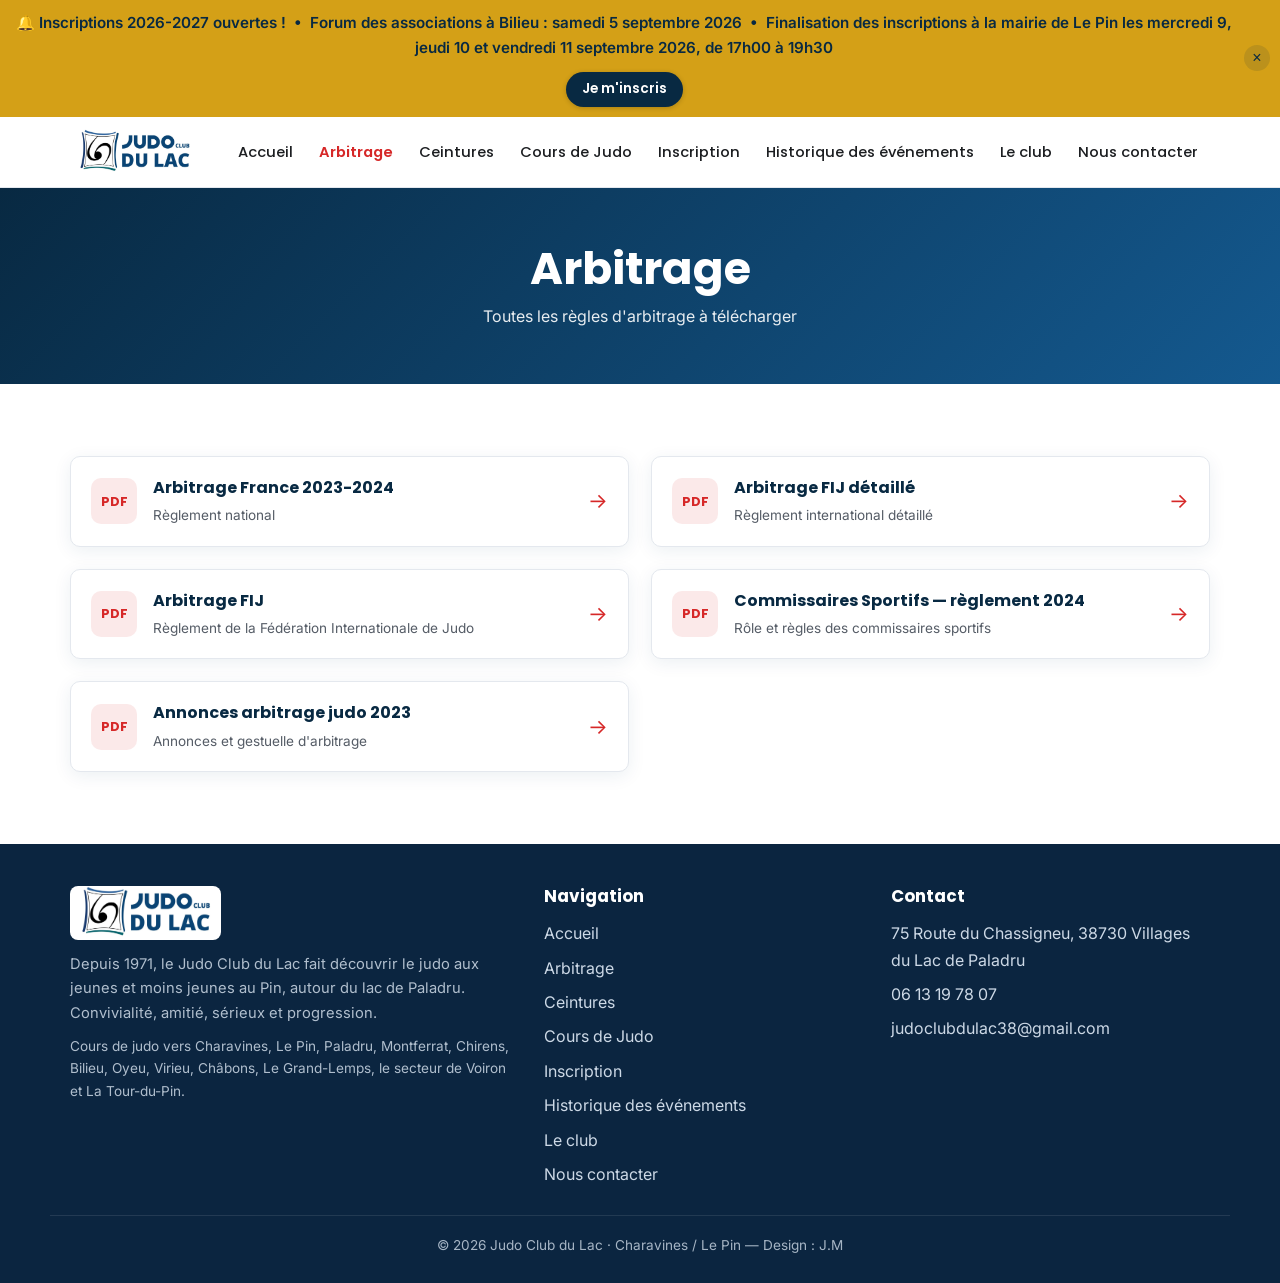
==== commit 4d48f0a4: "Maj rentrée BIS" ====
--- a/arbitrage.html
+++ b/arbitrage.html
@@ -28,7 +28,7 @@
 </head>
 <body>
 <div class="announce">
-  <span>🔔 Inscriptions 2026/2027 ouvertes — toutes les infos sont disponibles !</span>
+  <span>🔔 Inscriptions 2026-2027 ouvertes ! &nbsp;•&nbsp; Forum des associations à Bilieu : samedi 5 septembre 2026 &nbsp;•&nbsp; Finalisation des inscriptions à la mairie de Le Pin les mercredi 9, jeudi 10 et vendredi 11 septembre 2026, de 17h00 à 19h30</span>
   <a class="announce__btn" href="inscription.html">Je m'inscris</a>
   <button class="announce__close" aria-label="Fermer l'annonce">&times;</button>
 </div>
--- a/assets/css/style.css
+++ b/assets/css/style.css
@@ -539,3 +539,5 @@
   .partner { padding: 16px 10px; }
   .partner img { height: 78px; }
 }
+
+.course-level { display:inline-block; font-family: var(--font-head); font-weight:600; font-size:.8rem; color:var(--primary); background:var(--bg-alt); border-radius:999px; padding:3px 11px; margin-bottom:2px; }
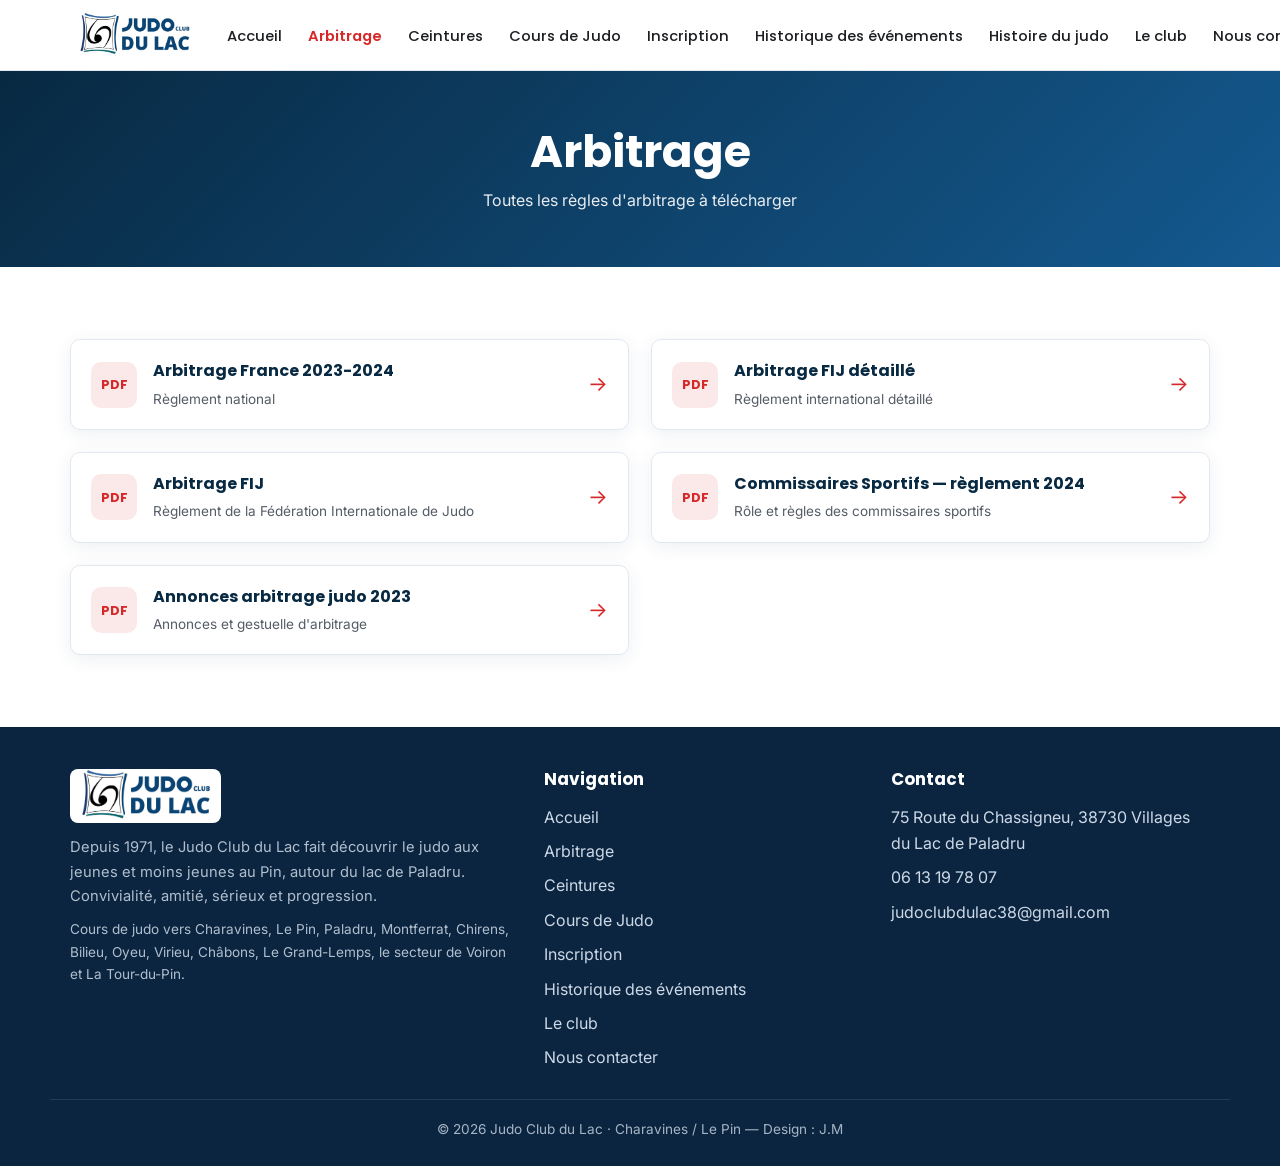
==== commit 9953b73a: "maj rentrée 2026-2027 club" ====
--- a/arbitrage.html
+++ b/arbitrage.html
@@ -17,7 +17,7 @@
 <meta property="og:description" content="Toutes les règles d&#x27;arbitrage du judo (FIJ, France, commissaires sportifs) à consulter et télécharger.">
 <meta property="og:type" content="website">
 <meta property="og:image" content="https://judoclubdulac.fr/assets/img/photos/club-og.jpeg">
-<link rel="canonical" href="https://judoclubdulac.fr/arbitrage.html">
+<link rel="canonical" href="https://judoclubdulac.fr/arbitrage">
 <link rel="icon" href="favicon.ico" sizes="any">
 <link rel="icon" type="image/png" href="assets/img/logonoiresiterond.png">
 <link rel="apple-touch-icon" href="assets/img/logonoiresiterond.png">
@@ -27,14 +27,9 @@
 <link rel="stylesheet" href="assets/css/style.css">
 </head>
 <body>
-<div class="announce">
-  <span>🔔 Inscriptions 2026-2027 ouvertes ! &nbsp;•&nbsp; Forum des associations à Bilieu : samedi 5 septembre 2026 &nbsp;•&nbsp; Finalisation des inscriptions à la mairie de Le Pin les mercredi 9, jeudi 10 et vendredi 11 septembre 2026, de 17h00 à 19h30</span>
-  <a class="announce__btn" href="inscription.html">Je m'inscris</a>
-  <button class="announce__close" aria-label="Fermer l'annonce">&times;</button>
-</div>
 <header class="site-header">
   <nav class="container nav" aria-label="Navigation principale">
-    <a class="nav__logo" href="index.html">
+    <a class="nav__logo" href="/">
       <img src="assets/img/logo-header.jpg" alt="Logo Judo Club du Lac">
       <span>Judo Club du Lac</span>
     </a>
@@ -42,7 +37,7 @@
       <span></span><span></span><span></span>
     </button>
     <ul class="nav__links" id="menu">
-      <li><a href="index.html">Accueil</a></li><li><a href="arbitrage.html" class="active">Arbitrage</a></li><li><a href="ceintures.html">Ceintures</a></li><li><a href="cours-de-judo.html">Cours de Judo</a></li><li><a href="inscription.html">Inscription</a></li><li><a href="historique.html">Historique des événements</a></li><li><a href="le-club.html">Le club</a></li><li><a href="contact.html">Nous contacter</a></li>
+      <li><a href="/">Accueil</a></li><li><a href="arbitrage" class="active">Arbitrage</a></li><li><a href="ceintures">Ceintures</a></li><li><a href="cours-de-judo">Cours de Judo</a></li><li><a href="inscription">Inscription</a></li><li><a href="historique">Historique des événements</a></li><li><a href="histoire-du-judo">Histoire du judo</a></li><li><a href="le-club">Le club</a></li><li><a href="contact">Nous contacter</a></li>
     </ul>
   </nav>
   <div class="nav__backdrop"></div>
@@ -81,7 +76,7 @@
     </div>
     <div>
       <h4>Navigation</h4>
-      <div class="footer-links"><a href="index.html">Accueil</a><a href="arbitrage.html">Arbitrage</a><a href="ceintures.html">Ceintures</a><a href="cours-de-judo.html">Cours de Judo</a><a href="inscription.html">Inscription</a><a href="historique.html">Historique des événements</a><a href="le-club.html">Le club</a><a href="contact.html">Nous contacter</a></div>
+      <div class="footer-links"><a href="/">Accueil</a><a href="arbitrage">Arbitrage</a><a href="ceintures">Ceintures</a><a href="cours-de-judo">Cours de Judo</a><a href="inscription">Inscription</a><a href="historique">Historique des événements</a><a href="le-club">Le club</a><a href="contact">Nous contacter</a></div>
     </div>
     <div>
       <h4>Contact</h4>
--- a/assets/css/style.css
+++ b/assets/css/style.css
@@ -125,7 +125,7 @@
   display: flex; align-items: center; justify-content: space-between;
   height: var(--header-h); gap: 16px;
 }
-.nav__logo { display: flex; align-items: center; gap: 12px; font-family: var(--font-head); font-weight: 700; color: var(--primary-dark); }
+.nav__logo { display: flex; align-items: center; gap: 12px; font-family: var(--font-head); font-weight: 700; color: var(--primary-dark); flex-shrink: 0; }
 .nav__logo img { height: 46px; width: auto; border-radius: 6px; }
 .nav__logo span { display: none; } /* le logo allongé contient déjà le nom du club */
 
@@ -479,8 +479,8 @@
   .lightbox__inner { max-width: 620px; }
 }
 
-/* ---------- Menu mobile (burger) : sous 980px ---------- */
-@media (max-width: 980px) {
+/* ---------- Menu mobile (burger) : sous 1100px ---------- */
+@media (max-width: 1100px) {
   .nav__toggle { display: flex; }
   .nav__links {
     position: fixed; top: 0; right: 0; height: 100dvh; width: min(82vw, 330px);
